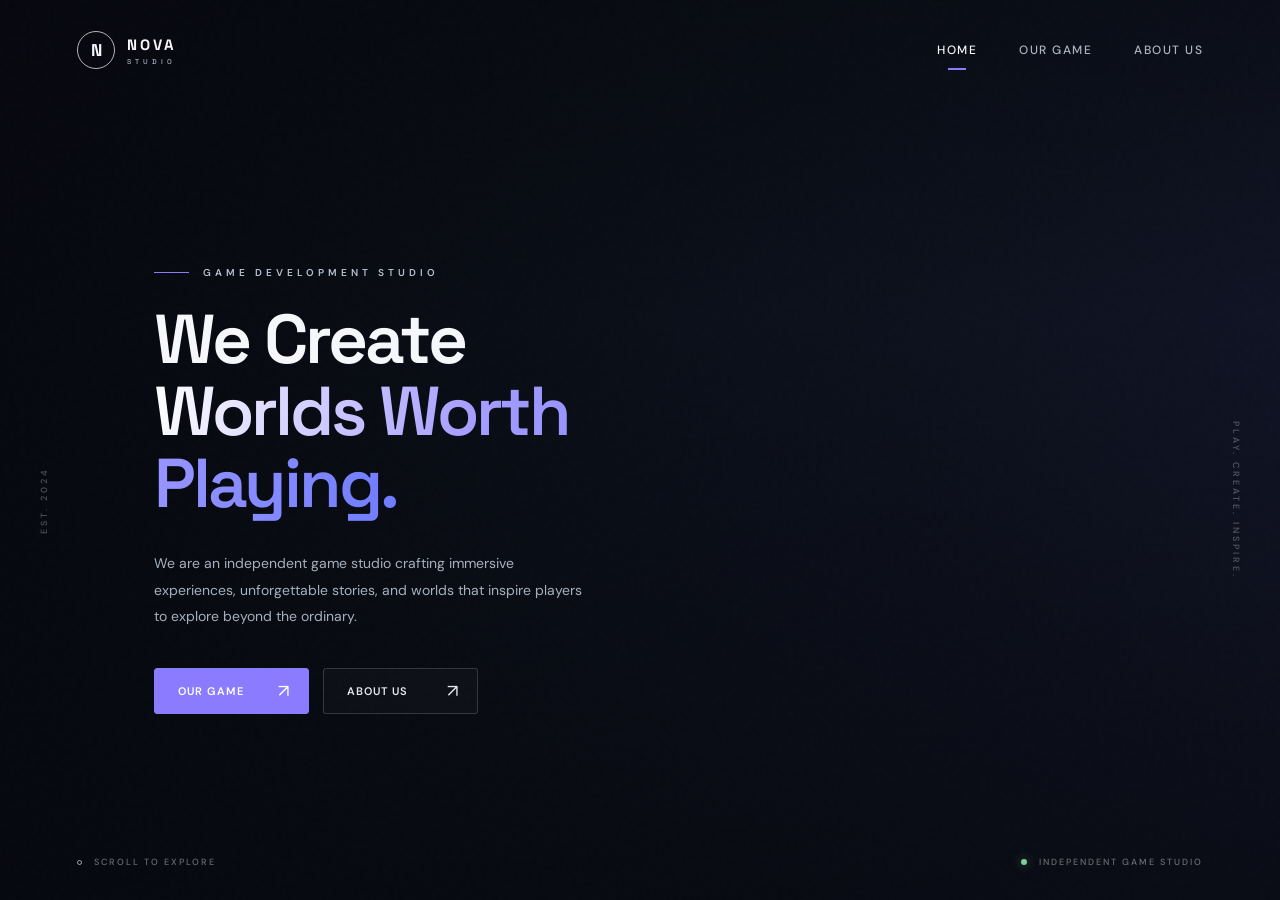
==== index.html @ 5b6db486 "first commit" ====
<!DOCTYPE html>
<html lang="en">
<head>
    <meta charset="UTF-8">
    <meta name="viewport" content="width=device-width, initial-scale=1.0">
    <meta name="description" content="A modern game development studio creating immersive worlds and unforgettable experiences.">
    <title>NOVA Studio — Game Development</title>

    <link rel="stylesheet" href="style.css">
</head>
<body>

    <div class="background"></div>
    <div class="overlay"></div>

    <header class="navbar">
        <a href="index.html" class="logo">
            <span class="logo-mark">N</span>
            <span class="logo-text">NOVA<span>STUDIO</span></span>
        </a>

        <nav class="nav-links">
            <a href="index.html" class="active">Home</a>
            <a href="our-game.html">Our Game</a>
            <a href="about-us.html">About Us</a>
        </nav>

        <button class="menu-toggle" aria-label="Open menu">
            <span></span>
            <span></span>
        </button>
    </header>

    <main class="hero">
        <div class="hero-content">

            <p class="eyebrow">
                <span class="eyebrow-line"></span>
                GAME DEVELOPMENT STUDIO
            </p>

            <h1>
                We Create<br>
                <span>Worlds Worth Playing.</span>
            </h1>

            <p class="hero-description">
                We are an independent game studio crafting immersive
                experiences, unforgettable stories, and worlds that
                inspire players to explore beyond the ordinary.
            </p>

            <div class="hero-actions">
                <a href="our-game.html" class="btn btn-primary">
                    <span>Our Game</span>
                    <span class="btn-arrow">↗</span>
                </a>

                <a href="about-us.html" class="btn btn-secondary">
                    <span>About Us</span>
                    <span class="btn-arrow">↗</span>
                </a>
            </div>

        </div>

        <div class="side-label side-label-left">
            <span>EST. 2024</span>
        </div>

        <div class="side-label side-label-right">
            <span>PLAY. CREATE. INSPIRE.</span>
        </div>

        <div class="hero-bottom">
            <div class="scroll-indicator">
                <span class="scroll-dot"></span>
                <span>SCROLL TO EXPLORE</span>
            </div>

            <div class="location">
                <span class="status-dot"></span>
                <span>INDEPENDENT GAME STUDIO</span>
            </div>
        </div>
    </main>

</body>
</html>
---- style.css ----
@import url('https://fonts.googleapis.com/css2?family=DM+Sans:wght@400;500;600;700&family=Space+Grotesk:wght@400;500;600;700&display=swap');

* {
    margin: 0;
    padding: 0;
    box-sizing: border-box;
}

:root {
    --white: #f5f7fa;
    --muted: #a7b0bd;
    --accent: #8b7cff;
    --accent-hover: #a59aff;
    --dark: #080a10;
    --border: rgba(255, 255, 255, 0.16);
}

html,
body {
    width: 100%;
    height: 100%;
    overflow: hidden;
}

body {
    background: var(--dark);
    color: var(--white);
    font-family: 'DM Sans', sans-serif;
}

.background {
    position: fixed;
    inset: 0;
    z-index: 0;

    background-color: #111827;

    background-image:
        url("Assets/hero-background.jpg"),
        linear-gradient(
            125deg,
            #080a10 0%,
            #111827 48%,
            #1a1b38 100%
        );

    background-size: cover;
    background-position: center;
    background-repeat: no-repeat;

    transform: scale(1.02);
}

.overlay {
    position: fixed;
    inset: 0;
    z-index: 1;

    background:
        linear-gradient(
            90deg,
            rgba(5, 7, 13, 0.88) 0%,
            rgba(5, 7, 13, 0.58) 48%,
            rgba(5, 7, 13, 0.38) 100%
        ),
        linear-gradient(
            180deg,
            rgba(5, 7, 13, 0.48) 0%,
            transparent 35%,
            rgba(5, 7, 13, 0.7) 100%
        );
}

.overlay::after {
    content: "";
    position: absolute;
    inset: 0;
    opacity: 0.035;
    pointer-events: none;

    background-image: url("data:image/svg+xml,%3Csvg viewBox='0 0 180 180' xmlns='http://www.w3.org/2000/svg'%3E%3Cfilter id='n'%3E%3CfeTurbulence type='fractalNoise' baseFrequency='.9' numOctaves='4' stitchTiles='stitch'/%3E%3C/filter%3E%3Crect width='100%25' height='100%25' filter='url(%23n)' opacity='.5'/%3E%3C/svg%3E");
}

.navbar {
    position: relative;
    z-index: 10;

    height: 100px;
    width: 100%;

    display: flex;
    align-items: center;
    justify-content: space-between;

    padding: 0 6vw;
}

.logo {
    display: flex;
    align-items: center;
    gap: 12px;

    color: var(--white);
    text-decoration: none;
}

.logo-mark {
    width: 38px;
    height: 38px;

    display: flex;
    align-items: center;
    justify-content: center;

    border: 1px solid rgba(255, 255, 255, 0.7);
    border-radius: 50%;

    font-family: 'Space Grotesk', sans-serif;
    font-size: 17px;
    font-weight: 700;
    letter-spacing: -1px;
}

.logo-text {
    font-family: 'Space Grotesk', sans-serif;
    font-size: 15px;
    font-weight: 700;
    letter-spacing: 3px;
}

.logo-text span {
    display: block;

    margin-top: 3px;

    color: var(--muted);
    font-size: 7px;
    font-weight: 500;
    letter-spacing: 4px;
}

/* Navigation Links */
.nav-links {
    display: flex;
    align-items: center;
    gap: 42px;
}

.nav-links a {
    position: relative;

    color: #aeb5c1;
    text-decoration: none;

    font-size: 12px;
    font-weight: 500;
    letter-spacing: 1.5px;
    text-transform: uppercase;

    transition: color 0.3s ease;
}

.nav-links a:hover,
.nav-links a.active {
    color: var(--white);
}

.nav-links a.active::after {
    content: "";

    position: absolute;
    left: 0;
    right: 0;
    bottom: -12px;

    width: 18px;
    height: 2px;

    margin: auto;
    background: var(--accent);
}

/* Mobile menu icon */
.menu-toggle {
    display: none;

    width: 42px;
    height: 42px;

    border: 1px solid var(--border);
    border-radius: 50%;
    background: transparent;

    cursor: pointer;
}

.menu-toggle span {
    display: block;
    width: 16px;
    height: 1px;
    margin: 5px auto;

    background: var(--white);
}

/* =========================
   HERO
========================= */

.hero {
    position: relative;
    z-index: 5;

    height: calc(100vh - 100px);
    min-height: 520px;

    display: flex;
    align-items: center;

    padding: 0 12vw;
}

/* Hero content */
.hero-content {
    width: min(650px, 100%);

    margin-top: -20px;

    animation: fadeUp 1s ease forwards;
}

.eyebrow {
    display: flex;
    align-items: center;
    gap: 14px;

    margin-bottom: 25px;

    color: #b8c0ce;

    font-size: 10px;
    font-weight: 600;
    letter-spacing: 4px;
}

.eyebrow-line {
    display: inline-block;

    width: 35px;
    height: 1px;

    background: var(--accent);
}

/* Heading */
h1 {
    max-width: 700px;

    font-family: 'Space Grotesk', sans-serif;
    font-size: clamp(42px, 5.4vw, 82px);
    font-weight: 600;
    line-height: 1.04;
    letter-spacing: -3px;
}

h1 span {
    color: transparent;

    background: linear-gradient(
        100deg,
        #ffffff 0%,
        #a79eff 48%,
        #6e7cff 100%
    );

    -webkit-background-clip: text;
    background-clip: text;
}

/* Description */
.hero-description {
    max-width: 430px;

    margin-top: 30px;

    color: var(--muted);

    font-size: 14px;
    font-weight: 400;
    line-height: 1.9;
}

/* =========================
   BUTTONS
========================= */

.hero-actions {
    display: flex;
    align-items: center;
    gap: 14px;

    margin-top: 38px;
}

.btn {
    display: inline-flex;
    align-items: center;
    justify-content: space-between;
    gap: 28px;

    min-width: 155px;
    padding: 15px 18px 15px 23px;

    border-radius: 3px;

    text-decoration: none;

    font-size: 11px;
    font-weight: 600;
    letter-spacing: 1px;
    text-transform: uppercase;

    transition:
        background 0.3s ease,
        border-color 0.3s ease,
        transform 0.3s ease;
}

.btn:hover {
    transform: translateY(-3px);
}

.btn-arrow {
    font-size: 18px;
    font-weight: 400;
    line-height: 0;
}

.btn-primary {
    color: #ffffff;
    background: var(--accent);
    border: 1px solid var(--accent);
}

.btn-primary:hover {
    background: var(--accent-hover);
    border-color: var(--accent-hover);
}

.btn-secondary {
    color: #e6e8ed;
    background: rgba(255, 255, 255, 0.025);
    border: 1px solid var(--border);
}

.btn-secondary:hover {
    background: rgba(255, 255, 255, 0.1);
    border-color: rgba(255, 255, 255, 0.4);
}

/* =========================
   SIDE LABELS
========================= */

.side-label {
    position: absolute;
    z-index: 3;

    color: rgba(255, 255, 255, 0.3);

    font-size: 9px;
    font-weight: 500;
    letter-spacing: 3px;
    text-transform: uppercase;

    writing-mode: vertical-rl;
}

.side-label-left {
    left: 3vw;
    top: 50%;
    transform: translateY(-50%) rotate(180deg);
}

.side-label-right {
    right: 3vw;
    top: 50%;
    transform: translateY(-50%);
}

/* =========================
   BOTTOM INFO
========================= */

.hero-bottom {
    position: absolute;
    z-index: 4;

    bottom: 32px;
    left: 6vw;
    right: 6vw;

    display: flex;
    align-items: center;
    justify-content: space-between;
}

.scroll-indicator,
.location {
    display: flex;
    align-items: center;
    gap: 12px;

    color: rgba(255, 255, 255, 0.4);

    font-size: 9px;
    font-weight: 500;
    letter-spacing: 2px;
}

.scroll-dot {
    display: block;

    width: 5px;
    height: 5px;

    border: 1px solid rgba(255, 255, 255, 0.6);
    border-radius: 50%;
}

.status-dot {
    display: block;

    width: 6px;
    height: 6px;

    border-radius: 50%;
    background: #7fce9a;
    box-shadow: 0 0 10px rgba(127, 206, 154, 0.5);
}

/* =========================
   ANIMATION
========================= */

@keyframes fadeUp {
    from {
        opacity: 0;
        transform: translateY(25px);
    }

    to {
        opacity: 1;
        transform: translateY(0);
    }
}

/* =========================
   RESPONSIVE
========================= */

@media (max-width: 768px) {

    .navbar {
        height: 80px;
        padding: 0 24px;
    }

    .logo-mark {
        width: 34px;
        height: 34px;
    }

    .logo-text {
        font-size: 13px;
        letter-spacing: 2px;
    }

    .nav-links {
        display: none;
    }

    .menu-toggle {
        display: block;
    }

    .hero {
        height: calc(100vh - 80px);
        min-height: 500px;

        align-items: center;
        padding: 0 28px;
    }

    .hero-content {
        margin-top: -30px;
    }

    .eyebrow {
        margin-bottom: 20px;
        font-size: 8px;
        letter-spacing: 2.5px;
    }

    h1 {
        font-size: clamp(38px, 11vw, 58px);
        letter-spacing: -2px;
    }

    .hero-description {
        max-width: 340px;
        margin-top: 24px;

        font-size: 13px;
        line-height: 1.8;
    }

    .hero-actions {
        flex-wrap: wrap;
        margin-top: 30px;
    }

    .btn {
        min-width: 140px;
        padding: 14px 16px 14px 19px;
    }

    .side-label {
        display: none;
    }

    .hero-bottom {
        bottom: 24px;
        left: 28px;
        right: 28px;
    }

    .scroll-indicator {
        display: none;
    }

    .location {
        font-size: 8px;
        letter-spacing: 1.5px;
    }
}

@media (max-height: 650px) and (min-width: 769px) {

    .navbar {
        height: 80px;
    }

    .hero {
        height: calc(100vh - 80px);
    }

    h1 {
        font-size: clamp(38px, 4.5vw, 64px);
    }

    .hero-description {
        margin-top: 20px;
    }

    .hero-actions {
        margin-top: 25px;
    }

    .hero-bottom {
        bottom: 20px;
    }
}
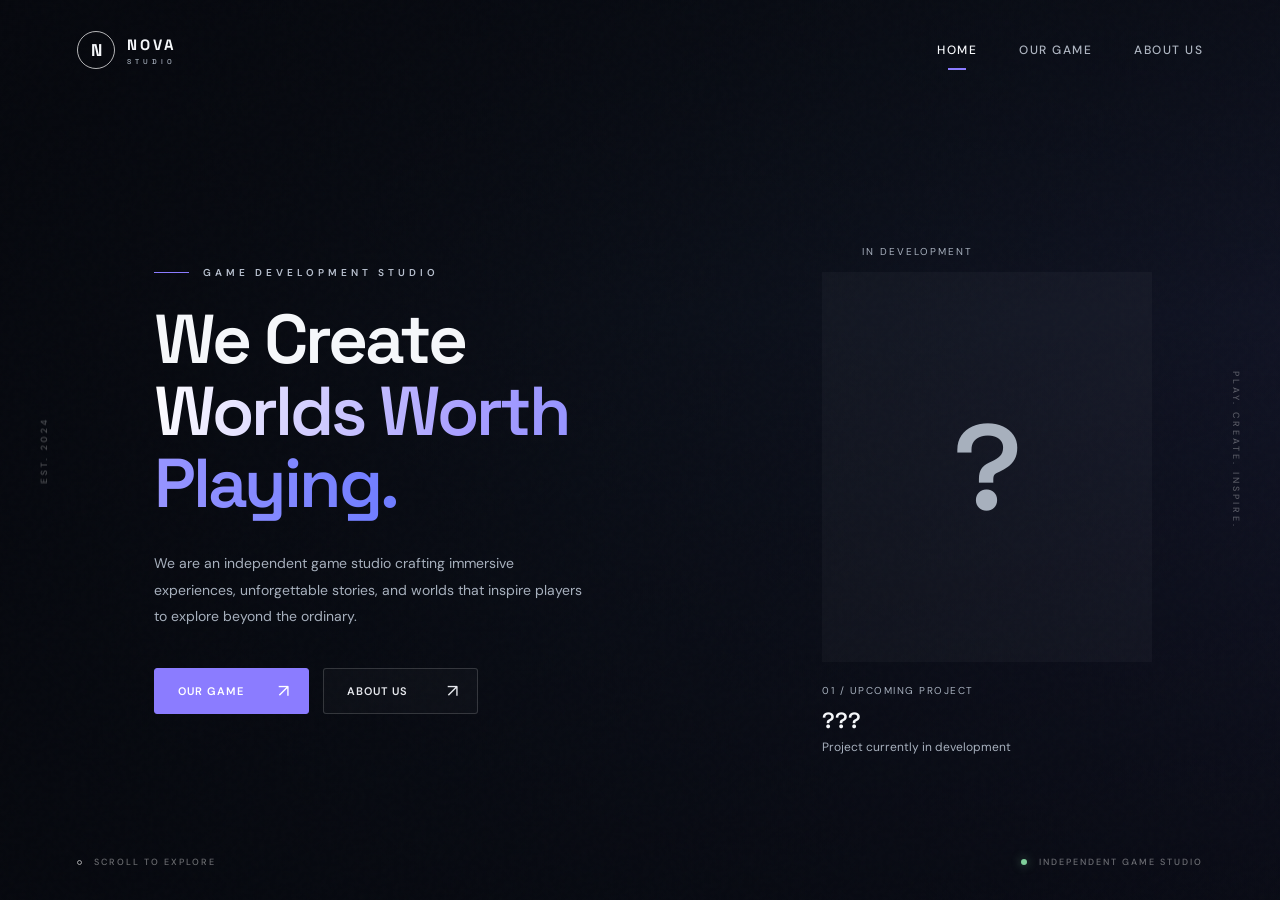
==== commit ab7aad35: "Add Featured Project" ====
--- a/index.html
+++ b/index.html
@@ -65,6 +65,29 @@
 
         </div>
 
+</div>
+
+        <div class="featured-project">
+
+            <div class="featured-label">
+                <span class="featured-line"></span>
+                IN DEVELOPMENT
+            </div>
+
+            <div class="featured-avatar">
+                ?
+            </div>
+
+            <div class="featured-info">
+                <span>01 / UPCOMING PROJECT</span>
+                <h2>???</h2>
+                <p>Project currently in development</p>
+            </div>
+
+        </div>
+
+    </main>
+
         <div class="side-label side-label-left">
             <span>EST. 2024</span>
         </div>
--- a/style.css
+++ b/style.css
@@ -140,7 +140,6 @@
     letter-spacing: 4px;
 }
 
-/* Navigation Links */
 .nav-links {
     display: flex;
     align-items: center;
@@ -181,7 +180,6 @@
     background: var(--accent);
 }
 
-/* Mobile menu icon */
 .menu-toggle {
     display: none;
 
@@ -204,10 +202,6 @@
     background: var(--white);
 }
 
-/* =========================
-   HERO
-========================= */
-
 .hero {
     position: relative;
     z-index: 5;
@@ -221,7 +215,6 @@
     padding: 0 12vw;
 }
 
-/* Hero content */
 .hero-content {
     width: min(650px, 100%);
 
@@ -253,7 +246,6 @@
     background: var(--accent);
 }
 
-/* Heading */
 h1 {
     max-width: 700px;
 
@@ -278,7 +270,6 @@
     background-clip: text;
 }
 
-/* Description */
 .hero-description {
     max-width: 430px;
 
@@ -290,10 +281,6 @@
     font-weight: 400;
     line-height: 1.9;
 }
-
-/* =========================
-   BUTTONS
-========================= */
 
 .hero-actions {
     display: flex;
@@ -359,9 +346,6 @@
     border-color: rgba(255, 255, 255, 0.4);
 }
 
-/* =========================
-   SIDE LABELS
-========================= */
 
 .side-label {
     position: absolute;
@@ -389,9 +373,6 @@
     transform: translateY(-50%);
 }
 
-/* =========================
-   BOTTOM INFO
-========================= */
 
 .hero-bottom {
     position: absolute;
@@ -439,10 +420,6 @@
     background: #7fce9a;
     box-shadow: 0 0 10px rgba(127, 206, 154, 0.5);
 }
-
-/* =========================
-   ANIMATION
-========================= */
 
 @keyframes fadeUp {
     from {
@@ -456,10 +433,6 @@
     }
 }
 
-/* =========================
-   RESPONSIVE
-========================= */
-
 @media (max-width: 768px) {
 
     .navbar {
@@ -571,4 +544,100 @@
     .hero-bottom {
         bottom: 20px;
     }
+}
+
+.featured-project {
+    position: absolute;
+    right: 10vw;
+    top: 50%;
+    transform: translateY(-50%);
+    width: 330px;
+    z-index: 6;
+}
+
+.featured-label {
+    display: flex;
+    align-items: center;
+    gap: 10px;
+    margin-bottom: 14px;
+
+    font-size: 10px;
+    letter-spacing: 2px;
+    color: var(--muted);
+}
+
+.featured-line {
+    width: 30px;
+    height: 1px;
+    background: var(--line);
+}
+
+.featured-avatar {
+    width: 100%;
+    height: 390px;
+
+    display: flex;
+    align-items: center;
+    justify-content: center;
+
+    border: 1px solid var(--line);
+    background: rgba(255, 255, 255, 0.03);
+
+    font-family: 'Space Grotesk', sans-serif;
+    font-size: 120px;
+    font-weight: 600;
+    color: var(--muted);
+
+    transition: 0.3s ease;
+}
+
+.featured-project:hover .featured-avatar {
+    background: rgba(255, 255, 255, 0.06);
+    color: var(--text);
+}
+
+.featured-info {
+    padding-top: 16px;
+}
+
+.featured-info > span {
+    font-size: 10px;
+    letter-spacing: 1.5px;
+    color: var(--muted);
+}
+
+.featured-info h2 {
+    margin: 7px 0 5px;
+
+    font-family: 'Space Grotesk', sans-serif;
+    font-size: 22px;
+    font-weight: 600;
+    color: var(--text);
+}
+
+.featured-info p {
+    margin: 0;
+    font-size: 12px;
+    color: var(--muted);
+}
+
+@media (max-width: 1000px) {
+
+    .featured-project {
+        right: 5vw;
+        width: 280px;
+    }
+
+    .featured-avatar {
+        height: 330px;
+    }
+
+}
+
+@media (max-width: 768px) {
+
+    .featured-project {
+        display: none;
+    }
+
 }
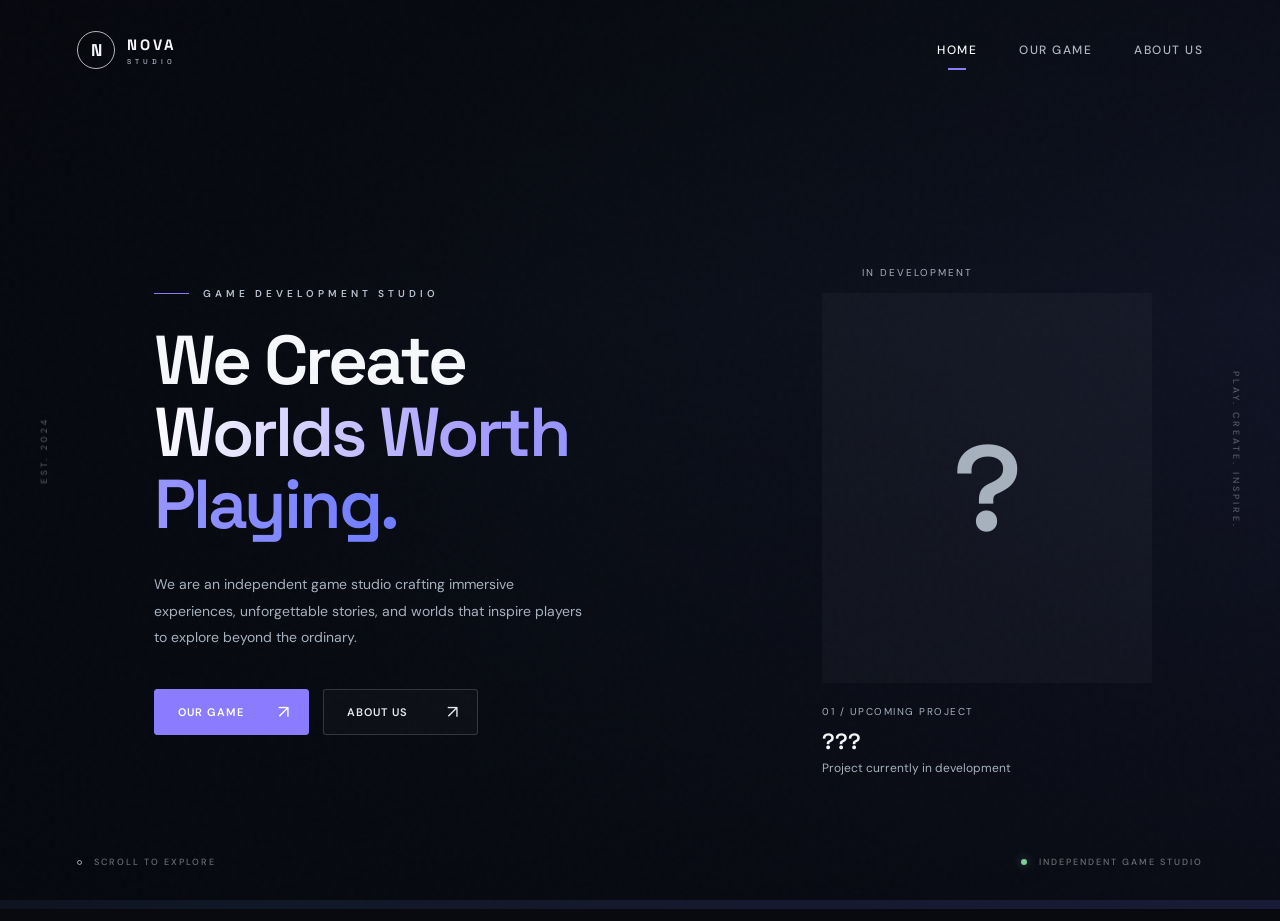
==== commit 83c5796f: "small change" ====
--- a/index.html
+++ b/index.html
@@ -1,4 +1,3 @@
-
 <!DOCTYPE html>
 <html lang="en">
 <head>
@@ -32,6 +31,7 @@
         </button>
     </header>
 
+    //pertemuan yang dilandasi oleh kehancuran adalah seb
     <main class="hero">
         <div class="hero-content">
 
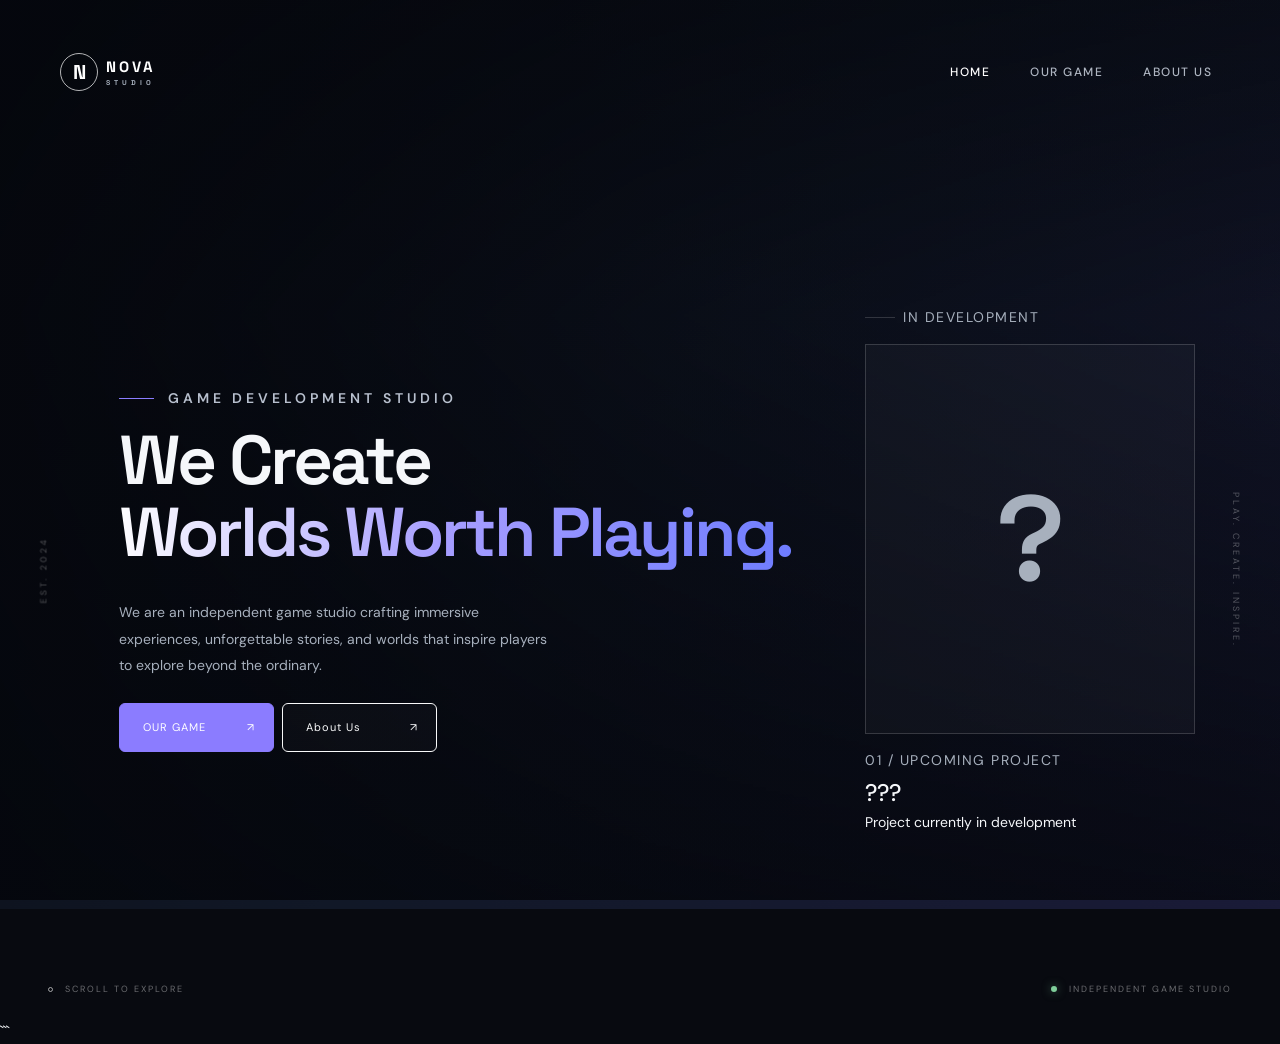
==== commit dc3032ca: "change home to bootstrap" ====
--- a/index.html
+++ b/index.html
@@ -1,113 +1,253 @@
+```html
 <!DOCTYPE html>
 <html lang="en">
+
 <head>
     <meta charset="UTF-8">
     <meta name="viewport" content="width=device-width, initial-scale=1.0">
-    <meta name="description" content="A modern game development studio creating immersive worlds and unforgettable experiences.">
+
+    <meta name="description"
+        content="A modern game development studio creating immersive worlds and unforgettable experiences.">
+
     <title>NOVA Studio — Game Development</title>
 
+    <!-- Google Fonts -->
+    <link rel="preconnect" href="https://fonts.googleapis.com">
+    <link rel="preconnect" href="https://fonts.gstatic.com" crossorigin>
+
+    <link
+        href="https://fonts.googleapis.com/css2?family=DM+Sans:wght@400;500;600;700&family=Space+Grotesk:wght@400;500;600;700&display=swap"
+        rel="stylesheet">
+
+    <!-- Bootstrap -->
+    <link
+        href="https://cdn.jsdelivr.net/npm/bootstrap@5.3.3/dist/css/bootstrap.min.css"
+        rel="stylesheet">
+
+    <!-- Custom CSS -->
     <link rel="stylesheet" href="style.css">
 </head>
+
 <body>
 
+    <!-- Background -->
     <div class="background"></div>
     <div class="overlay"></div>
 
-    <header class="navbar">
-        <a href="index.html" class="logo">
-            <span class="logo-mark">N</span>
-            <span class="logo-text">NOVA<span>STUDIO</span></span>
-        </a>
-
-        <nav class="nav-links">
-            <a href="index.html" class="active">Home</a>
-            <a href="our-game.html">Our Game</a>
-            <a href="about-us.html">About Us</a>
+
+    <!-- NAVBAR -->
+    <header class="position-relative z-3">
+
+        <nav class="navbar navbar-expand-md px-4 px-md-5 py-4">
+
+            <div class="container-fluid">
+
+                <!-- Logo -->
+                <a href="index.html"
+                    class="navbar-brand d-flex align-items-center gap-2 text-white">
+
+                    <span class="logo-mark">
+                        N
+                    </span>
+
+                    <span class="logo-text">
+                        NOVA
+                        <small>STUDIO</small>
+                    </span>
+
+                </a>
+
+
+                <!-- Mobile Menu -->
+                <button
+                    class="navbar-toggler border-secondary"
+                    type="button"
+                    data-bs-toggle="collapse"
+                    data-bs-target="#mainNav">
+
+                    <span class="navbar-toggler-icon"></span>
+
+                </button>
+
+
+                <!-- Navigation -->
+                <div class="collapse navbar-collapse justify-content-end"
+                    id="mainNav">
+
+                    <div class="navbar-nav gap-md-4">
+
+                        <a href="index.html"
+                            class="nav-link active text-uppercase">
+                            Home
+                        </a>
+
+                        <a href="our-game.html"
+                            class="nav-link text-uppercase">
+                            Our Game
+                        </a>
+
+                        <a href="about-us.html"
+                            class="nav-link text-uppercase">
+                            About Us
+                        </a>
+
+                    </div>
+
+                </div>
+
+            </div>
+
         </nav>
 
-        <button class="menu-toggle" aria-label="Open menu">
-            <span></span>
-            <span></span>
-        </button>
     </header>
 
-    //pertemuan yang dilandasi oleh kehancuran adalah seb
-    <main class="hero">
-        <div class="hero-content">
-
-            <p class="eyebrow">
-                <span class="eyebrow-line"></span>
-                GAME DEVELOPMENT STUDIO
-            </p>
-
-            <h1>
-                We Create<br>
-                <span>Worlds Worth Playing.</span>
-            </h1>
-
-            <p class="hero-description">
-                We are an independent game studio crafting immersive
-                experiences, unforgettable stories, and worlds that
-                inspire players to explore beyond the ordinary.
-            </p>
-
-            <div class="hero-actions">
-                <a href="our-game.html" class="btn btn-primary">
-                    <span>Our Game</span>
-                    <span class="btn-arrow">↗</span>
-                </a>
-
-                <a href="about-us.html" class="btn btn-secondary">
-                    <span>About Us</span>
-                    <span class="btn-arrow">↗</span>
-                </a>
-            </div>
-
-        </div>
-
-</div>
-
-        <div class="featured-project">
-
-            <div class="featured-label">
-                <span class="featured-line"></span>
-                IN DEVELOPMENT
-            </div>
-
-            <div class="featured-avatar">
-                ?
-            </div>
-
-            <div class="featured-info">
-                <span>01 / UPCOMING PROJECT</span>
-                <h2>???</h2>
-                <p>Project currently in development</p>
+
+    <!-- HERO -->
+    <main class="container-fluid position-relative z-2 min-vh-100">
+
+        <div class="row align-items-center min-vh-100 px-4 px-md-5 px-xl-0">
+
+            <!-- HERO CONTENT -->
+            <div class="col-lg-7 offset-xl-1">
+
+                <div class="hero-content">
+
+                    <p class="text-uppercase small fw-semibold eyebrow">
+                        <span></span>
+                        Game Development Studio
+                    </p>
+
+
+                    <h1 class="display-title fw-semibold">
+
+                        We Create<br>
+
+                        <span>
+                            Worlds Worth Playing.
+                        </span>
+
+                    </h1>
+
+
+                    <p class="hero-description">
+
+                        We are an independent game studio crafting immersive
+                        experiences, unforgettable stories, and worlds that
+                        inspire players to explore beyond the ordinary.
+
+                    </p>
+
+
+                    <!-- BUTTONS -->
+                    <div class="d-flex flex-wrap gap-2 mt-4">
+
+                        <a href="our-game.html"
+                            class="btn btn-primary-custom">
+
+                            Our Game
+                            <span>↗</span>
+
+                        </a>
+
+
+                        <a href="about-us.html"
+                            class="btn btn-outline-light btn-secondary-custom">
+
+                            About Us
+                            <span>↗</span>
+
+                        </a>
+
+                    </div>
+
+                </div>
+
+            </div>
+
+
+            <!-- FEATURED PROJECT -->
+            <div class="col-lg-4 d-none d-lg-block">
+
+                <div class="featured-project">
+
+                    <div class="d-flex align-items-center gap-2 mb-3">
+
+                        <span class="featured-line"></span>
+
+                        <small class="text-uppercase">
+                            In Development
+                        </small>
+
+                    </div>
+
+
+                    <div class="featured-avatar position-relative">
+                        ?
+                    </div>
+
+
+                    <div class="pt-3">
+
+                        <small>
+                            01 / UPCOMING PROJECT
+                        </small>
+
+                        <h2 class="h4 mt-2 mb-1">
+                            ???
+                        </h2>
+
+                        <p class="small mb-0">
+                            Project currently in development
+                        </p>
+
+                    </div>
+
+                </div>
+
+            </div>
+
+        </div>
+
+
+        <!-- SIDE LABELS -->
+
+        <div class="side-label side-left d-none d-md-block">
+            EST. 2024
+        </div>
+
+        <div class="side-label side-right d-none d-md-block">
+            PLAY. CREATE. INSPIRE.
+        </div>
+
+
+        <!-- BOTTOM -->
+
+        <div class="position-absolute bottom-0 start-0 end-0
+                    d-flex justify-content-between
+                    px-4 px-md-5 pb-4">
+
+            <div class="bottom-label d-none d-md-flex">
+                <span class="scroll-dot"></span>
+                SCROLL TO EXPLORE
+            </div>
+
+
+            <div class="bottom-label ms-auto">
+                <span class="status-dot"></span>
+                INDEPENDENT GAME STUDIO
             </div>
 
         </div>
 
     </main>
 
-        <div class="side-label side-label-left">
-            <span>EST. 2024</span>
-        </div>
-
-        <div class="side-label side-label-right">
-            <span>PLAY. CREATE. INSPIRE.</span>
-        </div>
-
-        <div class="hero-bottom">
-            <div class="scroll-indicator">
-                <span class="scroll-dot"></span>
-                <span>SCROLL TO EXPLORE</span>
-            </div>
-
-            <div class="location">
-                <span class="status-dot"></span>
-                <span>INDEPENDENT GAME STUDIO</span>
-            </div>
-        </div>
-    </main>
+
+    <!-- Bootstrap JS -->
+    <script
+        src="https://cdn.jsdelivr.net/npm/bootstrap@5.3.3/dist/js/bootstrap.bundle.min.js">
+    </script>
 
 </body>
-</html>+
+</html>
+```
--- a/style.css
+++ b/style.css
@@ -1,125 +1,74 @@
-
-@import url('https://fonts.googleapis.com/css2?family=DM+Sans:wght@400;500;600;700&family=Space+Grotesk:wght@400;500;600;700&display=swap');
-
-* {
-    margin: 0;
-    padding: 0;
-    box-sizing: border-box;
-}
-
 :root {
     --white: #f5f7fa;
     --muted: #a7b0bd;
     --accent: #8b7cff;
-    --accent-hover: #a59aff;
     --dark: #080a10;
-    --border: rgba(255, 255, 255, 0.16);
+    --line: rgba(255,255,255,.16);
+}
+
+* {
+    box-sizing: border-box;
 }
 
 html,
 body {
-    width: 100%;
-    height: 100%;
-    overflow: hidden;
+    min-height: 100%;
+    margin: 0;
 }
 
 body {
     background: var(--dark);
     color: var(--white);
     font-family: 'DM Sans', sans-serif;
-}
-
-.background {
-    position: fixed;
-    inset: 0;
-    z-index: 0;
-
-    background-color: #111827;
-
-    background-image:
-        url("Assets/hero-background.jpg"),
-        linear-gradient(
-            125deg,
-            #080a10 0%,
-            #111827 48%,
-            #1a1b38 100%
-        );
-
-    background-size: cover;
-    background-position: center;
-    background-repeat: no-repeat;
-
-    transform: scale(1.02);
-}
-
+    overflow: hidden;
+}
+
+.background,
 .overlay {
     position: fixed;
     inset: 0;
+}
+
+.background {
+    z-index: 0;
+
+    background:
+        url("Assets/hero-background.jpg") center / cover no-repeat,
+        linear-gradient(125deg,#080a10,#111827,#1a1b38);
+
+    transform: scale(1.02);
+}
+
+.overlay {
     z-index: 1;
 
     background:
         linear-gradient(
             90deg,
-            rgba(5, 7, 13, 0.88) 0%,
-            rgba(5, 7, 13, 0.58) 48%,
-            rgba(5, 7, 13, 0.38) 100%
+            rgba(5,7,13,.88),
+            rgba(5,7,13,.58),
+            rgba(5,7,13,.38)
         ),
         linear-gradient(
             180deg,
-            rgba(5, 7, 13, 0.48) 0%,
+            rgba(5,7,13,.48),
             transparent 35%,
-            rgba(5, 7, 13, 0.7) 100%
+            rgba(5,7,13,.7)
         );
-}
-
-.overlay::after {
-    content: "";
-    position: absolute;
-    inset: 0;
-    opacity: 0.035;
-    pointer-events: none;
-
-    background-image: url("data:image/svg+xml,%3Csvg viewBox='0 0 180 180' xmlns='http://www.w3.org/2000/svg'%3E%3Cfilter id='n'%3E%3CfeTurbulence type='fractalNoise' baseFrequency='.9' numOctaves='4' stitchTiles='stitch'/%3E%3C/filter%3E%3Crect width='100%25' height='100%25' filter='url(%23n)' opacity='.5'/%3E%3C/svg%3E");
-}
-
-.navbar {
-    position: relative;
-    z-index: 10;
-
-    height: 100px;
-    width: 100%;
-
-    display: flex;
-    align-items: center;
-    justify-content: space-between;
-
-    padding: 0 6vw;
-}
-
-.logo {
-    display: flex;
-    align-items: center;
-    gap: 12px;
-
-    color: var(--white);
-    text-decoration: none;
 }
 
 .logo-mark {
     width: 38px;
     height: 38px;
 
-    display: flex;
-    align-items: center;
-    justify-content: center;
-
-    border: 1px solid rgba(255, 255, 255, 0.7);
+    display: grid;
+    place-items: center;
+
+    border: 1px solid rgba(255,255,255,.7);
     border-radius: 50%;
 
     font-family: 'Space Grotesk', sans-serif;
-    font-size: 17px;
     font-weight: 700;
-    letter-spacing: -1px;
 }
 
 .logo-text {
@@ -129,97 +78,29 @@
     letter-spacing: 3px;
 }
 
-.logo-text span {
+.logo-text small {
     display: block;
 
-    margin-top: 3px;
-
     color: var(--muted);
+
     font-size: 7px;
-    font-weight: 500;
     letter-spacing: 4px;
 }
 
-.nav-links {
-    display: flex;
-    align-items: center;
-    gap: 42px;
-}
-
-.nav-links a {
-    position: relative;
-
-    color: #aeb5c1;
-    text-decoration: none;
+.nav-link {
+    color: #aeb5c1 !important;
 
     font-size: 12px;
     font-weight: 500;
     letter-spacing: 1.5px;
-    text-transform: uppercase;
-
-    transition: color 0.3s ease;
-}
-
-.nav-links a:hover,
-.nav-links a.active {
-    color: var(--white);
-}
-
-.nav-links a.active::after {
-    content: "";
-
-    position: absolute;
-    left: 0;
-    right: 0;
-    bottom: -12px;
-
-    width: 18px;
-    height: 2px;
-
-    margin: auto;
-    background: var(--accent);
-}
-
-.menu-toggle {
-    display: none;
-
-    width: 42px;
-    height: 42px;
-
-    border: 1px solid var(--border);
-    border-radius: 50%;
-    background: transparent;
-
-    cursor: pointer;
-}
-
-.menu-toggle span {
-    display: block;
-    width: 16px;
-    height: 1px;
-    margin: 5px auto;
-
-    background: var(--white);
-}
-
-.hero {
-    position: relative;
-    z-index: 5;
-
-    height: calc(100vh - 100px);
-    min-height: 520px;
-
-    display: flex;
-    align-items: center;
-
-    padding: 0 12vw;
+}
+
+.nav-link:hover,
+.nav-link.active {
+    color: white !important;
 }
 
 .hero-content {
-    width: min(650px, 100%);
-
-    margin-top: -20px;
-
     animation: fadeUp 1s ease forwards;
 }
 
@@ -228,46 +109,39 @@
     align-items: center;
     gap: 14px;
 
-    margin-bottom: 25px;
-
     color: #b8c0ce;
-
-    font-size: 10px;
-    font-weight: 600;
     letter-spacing: 4px;
 }
 
-.eyebrow-line {
-    display: inline-block;
-
+.eyebrow span {
     width: 35px;
     height: 1px;
-
     background: var(--accent);
 }
 
-h1 {
+.display-title {
     max-width: 700px;
 
     font-family: 'Space Grotesk', sans-serif;
-    font-size: clamp(42px, 5.4vw, 82px);
-    font-weight: 600;
+
+    font-size: clamp(42px,5.4vw,82px);
     line-height: 1.04;
     letter-spacing: -3px;
 }
 
-h1 span {
+.display-title span {
     color: transparent;
 
-    background: linear-gradient(
-        100deg,
-        #ffffff 0%,
-        #a79eff 48%,
-        #6e7cff 100%
-    );
-
+    background:
+        linear-gradient(
+            100deg,
+            #fff,
+            #a79eff 48%,
+            #6e7cff
+        );
+
+    background-clip: text;
     -webkit-background-clip: text;
-    background-clip: text;
 }
 
 .hero-description {
@@ -278,147 +152,143 @@
     color: var(--muted);
 
     font-size: 14px;
-    font-weight: 400;
     line-height: 1.9;
 }
 
-.hero-actions {
-    display: flex;
-    align-items: center;
-    gap: 14px;
-
-    margin-top: 38px;
-}
-
-.btn {
+.btn-primary-custom {
+    min-width: 155px;
+
+    padding: 15px 18px 15px 23px;
+
     display: inline-flex;
-    align-items: center;
     justify-content: space-between;
     gap: 28px;
 
-    min-width: 155px;
-    padding: 15px 18px 15px 23px;
-
-    border-radius: 3px;
-
-    text-decoration: none;
+    color: white;
+
+    background: var(--accent);
+    border: 1px solid var(--accent);
 
     font-size: 11px;
-    font-weight: 600;
     letter-spacing: 1px;
     text-transform: uppercase;
-
-    transition:
-        background 0.3s ease,
-        border-color 0.3s ease,
-        transform 0.3s ease;
+}
+
+.btn-primary-custom:hover {
+    background: #a59aff;
+    border-color: #a59aff;
+    color: white;
+}
+
+.btn-secondary-custom {
+    min-width: 155px;
+
+    padding: 15px 18px 15px 23px;
+
+    display: inline-flex;
+    justify-content: space-between;
+    gap: 28px;
+
+    background: rgba(255,255,255,.025);
+
+    font-size: 11px;
+    letter-spacing: 1px;
 }
 
 .btn:hover {
     transform: translateY(-3px);
 }
 
-.btn-arrow {
-    font-size: 18px;
-    font-weight: 400;
-    line-height: 0;
-}
-
-.btn-primary {
-    color: #ffffff;
-    background: var(--accent);
-    border: 1px solid var(--accent);
-}
-
-.btn-primary:hover {
-    background: var(--accent-hover);
-    border-color: var(--accent-hover);
-}
-
-.btn-secondary {
-    color: #e6e8ed;
-    background: rgba(255, 255, 255, 0.025);
-    border: 1px solid var(--border);
-}
-
-.btn-secondary:hover {
-    background: rgba(255, 255, 255, 0.1);
-    border-color: rgba(255, 255, 255, 0.4);
-}
-
+.featured-project {
+    max-width: 330px;
+}
+
+.featured-line {
+    width: 30px;
+    height: 1px;
+    background: var(--line);
+}
+
+.featured-project small {
+    color: var(--muted);
+    letter-spacing: 1.5px;
+}
+
+.featured-avatar {
+    height: 390px;
+
+    display: grid;
+    place-items: center;
+
+    border: 1px solid var(--line);
+
+    background: rgba(255,255,255,.03);
+
+    font-family: 'Space Grotesk', sans-serif;
+    font-size: 120px;
+    font-weight: 600;
+
+    color: var(--muted);
+}
+
+.featured-avatar:hover {
+    background: rgba(255,255,255,.06);
+}
 
 .side-label {
     position: absolute;
-    z-index: 3;
-
-    color: rgba(255, 255, 255, 0.3);
+    top: 50%;
+
+    color: rgba(255,255,255,.3);
 
     font-size: 9px;
-    font-weight: 500;
     letter-spacing: 3px;
-    text-transform: uppercase;
 
     writing-mode: vertical-rl;
 }
 
-.side-label-left {
+.side-left {
     left: 3vw;
-    top: 50%;
     transform: translateY(-50%) rotate(180deg);
 }
 
-.side-label-right {
+.side-right {
     right: 3vw;
-    top: 50%;
     transform: translateY(-50%);
 }
 
 
-.hero-bottom {
-    position: absolute;
-    z-index: 4;
-
-    bottom: 32px;
-    left: 6vw;
-    right: 6vw;
-
-    display: flex;
-    align-items: center;
-    justify-content: space-between;
-}
-
-.scroll-indicator,
-.location {
+/* =========================
+   BOTTOM
+========================= */
+
+.bottom-label {
     display: flex;
     align-items: center;
     gap: 12px;
 
-    color: rgba(255, 255, 255, 0.4);
+    color: rgba(255,255,255,.4);
 
     font-size: 9px;
-    font-weight: 500;
     letter-spacing: 2px;
 }
 
 .scroll-dot {
-    display: block;
-
     width: 5px;
     height: 5px;
 
-    border: 1px solid rgba(255, 255, 255, 0.6);
+    border: 1px solid rgba(255,255,255,.6);
     border-radius: 50%;
 }
 
 .status-dot {
-    display: block;
-
     width: 6px;
     height: 6px;
 
     border-radius: 50%;
+
     background: #7fce9a;
-    box-shadow: 0 0 10px rgba(127, 206, 154, 0.5);
+    box-shadow: 0 0 10px rgba(127,206,154,.5);
 }
 
 @keyframes fadeUp {
@@ -435,9 +305,8 @@
 
 @media (max-width: 768px) {
 
-    .navbar {
-        height: 80px;
-        padding: 0 24px;
+    body {
+        overflow: auto;
     }
 
     .logo-mark {
@@ -450,34 +319,8 @@
         letter-spacing: 2px;
     }
 
-    .nav-links {
-        display: none;
-    }
-
-    .menu-toggle {
-        display: block;
-    }
-
-    .hero {
-        height: calc(100vh - 80px);
-        min-height: 500px;
-
-        align-items: center;
-        padding: 0 28px;
-    }
-
-    .hero-content {
-        margin-top: -30px;
-    }
-
-    .eyebrow {
-        margin-bottom: 20px;
-        font-size: 8px;
-        letter-spacing: 2.5px;
-    }
-
-    h1 {
-        font-size: clamp(38px, 11vw, 58px);
+    .display-title {
+        font-size: clamp(38px,11vw,58px);
         letter-spacing: -2px;
     }
 
@@ -489,155 +332,14 @@
         line-height: 1.8;
     }
 
-    .hero-actions {
-        flex-wrap: wrap;
-        margin-top: 30px;
-    }
-
-    .btn {
+    .eyebrow {
+        font-size: 8px;
+        letter-spacing: 2.5px;
+    }
+
+    .btn-primary-custom,
+    .btn-secondary-custom {
         min-width: 140px;
         padding: 14px 16px 14px 19px;
     }
-
-    .side-label {
-        display: none;
-    }
-
-    .hero-bottom {
-        bottom: 24px;
-        left: 28px;
-        right: 28px;
-    }
-
-    .scroll-indicator {
-        display: none;
-    }
-
-    .location {
-        font-size: 8px;
-        letter-spacing: 1.5px;
-    }
-}
-
-@media (max-height: 650px) and (min-width: 769px) {
-
-    .navbar {
-        height: 80px;
-    }
-
-    .hero {
-        height: calc(100vh - 80px);
-    }
-
-    h1 {
-        font-size: clamp(38px, 4.5vw, 64px);
-    }
-
-    .hero-description {
-        margin-top: 20px;
-    }
-
-    .hero-actions {
-        margin-top: 25px;
-    }
-
-    .hero-bottom {
-        bottom: 20px;
-    }
-}
-
-.featured-project {
-    position: absolute;
-    right: 10vw;
-    top: 50%;
-    transform: translateY(-50%);
-    width: 330px;
-    z-index: 6;
-}
-
-.featured-label {
-    display: flex;
-    align-items: center;
-    gap: 10px;
-    margin-bottom: 14px;
-
-    font-size: 10px;
-    letter-spacing: 2px;
-    color: var(--muted);
-}
-
-.featured-line {
-    width: 30px;
-    height: 1px;
-    background: var(--line);
-}
-
-.featured-avatar {
-    width: 100%;
-    height: 390px;
-
-    display: flex;
-    align-items: center;
-    justify-content: center;
-
-    border: 1px solid var(--line);
-    background: rgba(255, 255, 255, 0.03);
-
-    font-family: 'Space Grotesk', sans-serif;
-    font-size: 120px;
-    font-weight: 600;
-    color: var(--muted);
-
-    transition: 0.3s ease;
-}
-
-.featured-project:hover .featured-avatar {
-    background: rgba(255, 255, 255, 0.06);
-    color: var(--text);
-}
-
-.featured-info {
-    padding-top: 16px;
-}
-
-.featured-info > span {
-    font-size: 10px;
-    letter-spacing: 1.5px;
-    color: var(--muted);
-}
-
-.featured-info h2 {
-    margin: 7px 0 5px;
-
-    font-family: 'Space Grotesk', sans-serif;
-    font-size: 22px;
-    font-weight: 600;
-    color: var(--text);
-}
-
-.featured-info p {
-    margin: 0;
-    font-size: 12px;
-    color: var(--muted);
-}
-
-@media (max-width: 1000px) {
-
-    .featured-project {
-        right: 5vw;
-        width: 280px;
-    }
-
-    .featured-avatar {
-        height: 330px;
-    }
-
-}
-
-@media (max-width: 768px) {
-
-    .featured-project {
-        display: none;
-    }
-
-}+}
